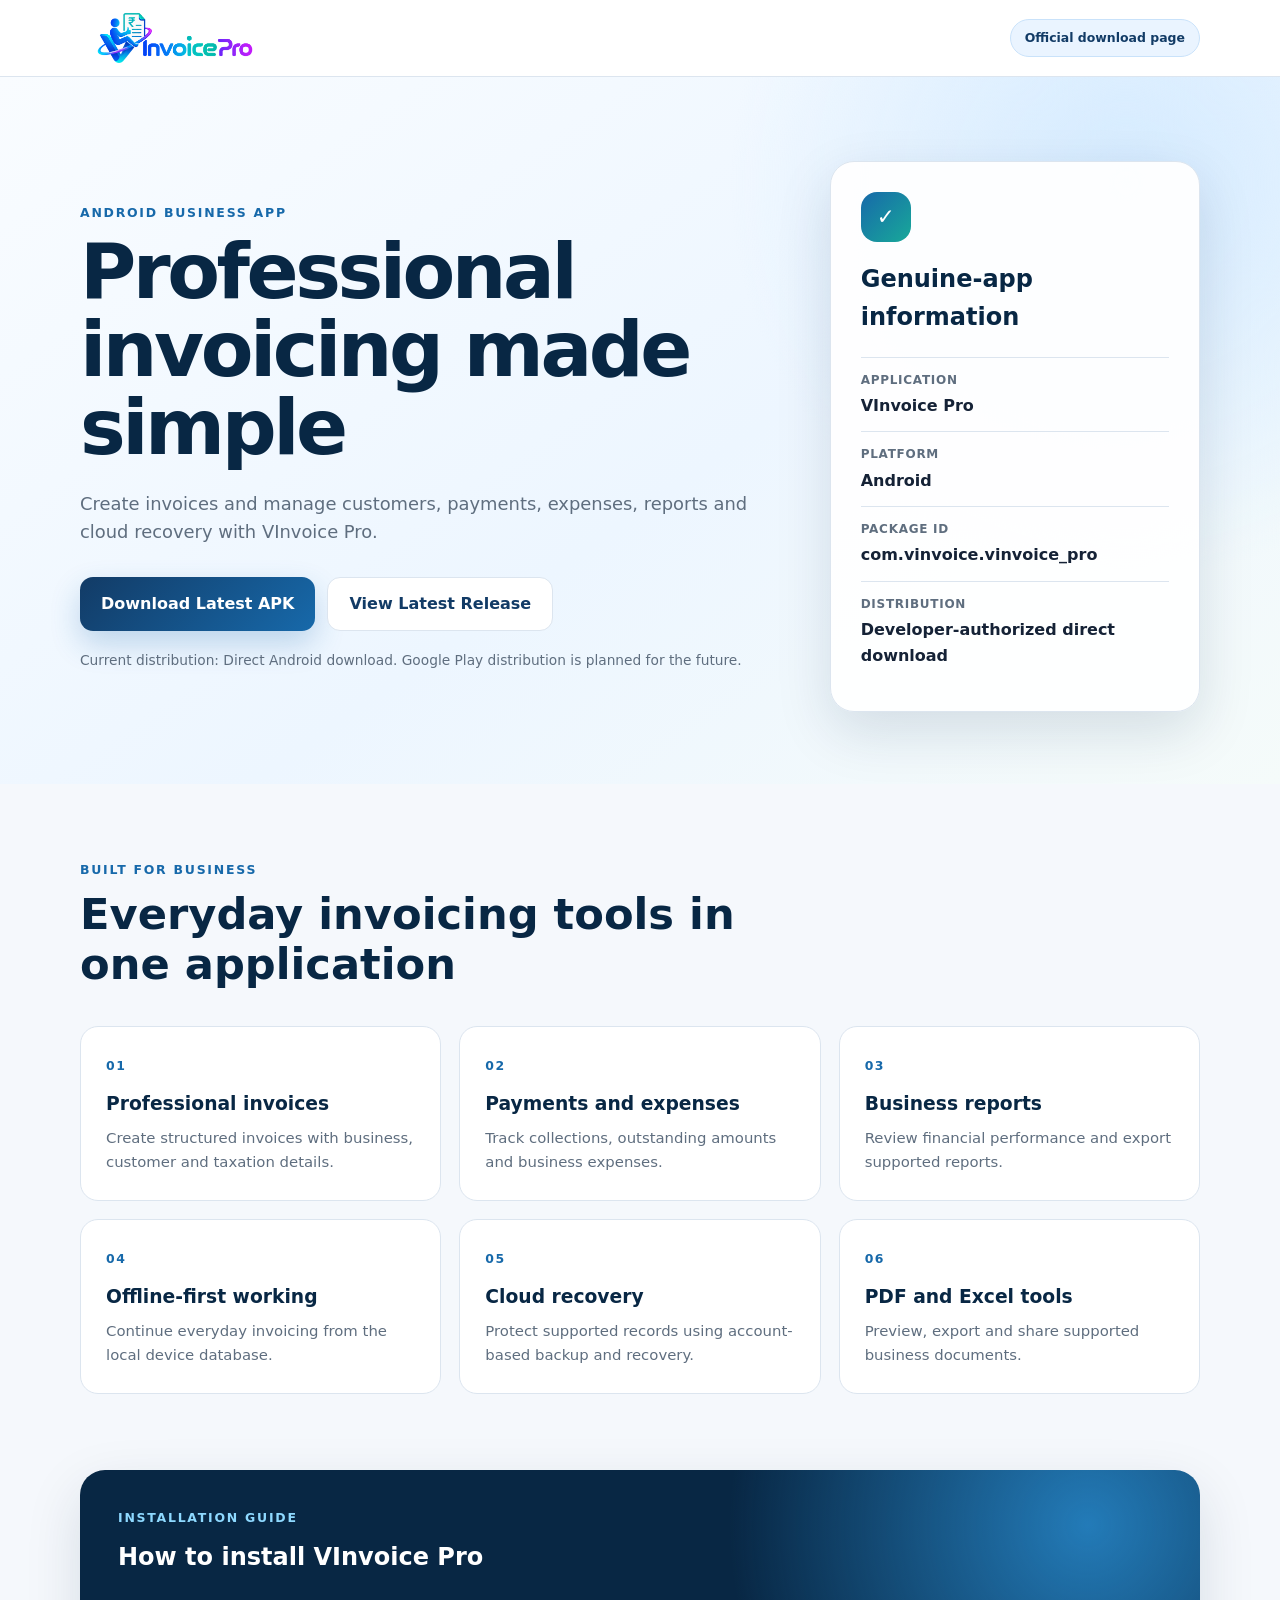
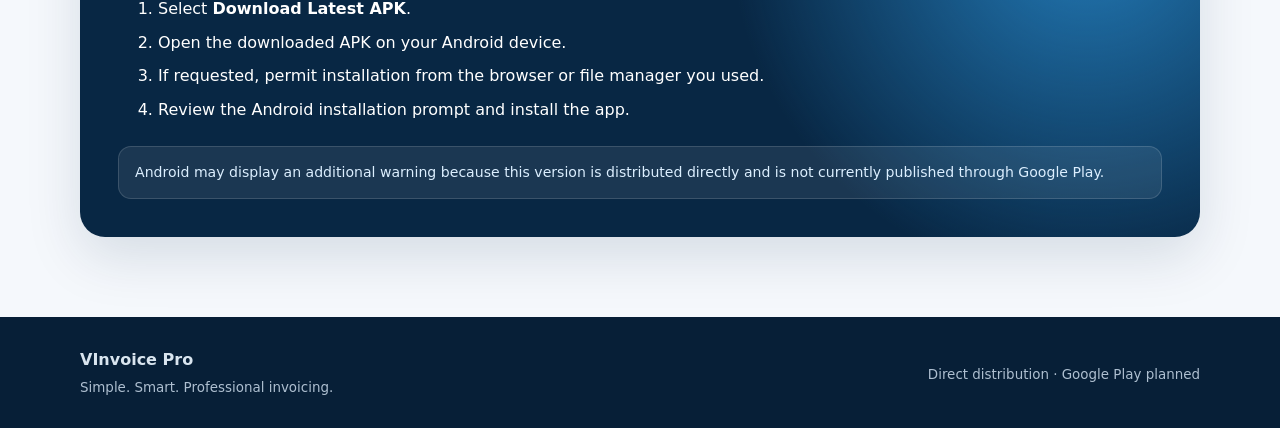
==== index.html @ 02cec069 "Add VInvoice Pro APK download website" ====
<!doctype html>
<html lang="en">
<head>
  <meta charset="utf-8">
  <meta name="viewport" content="width=device-width, initial-scale=1">
  <meta
    name="description"
    content="Official download page for the VInvoice Pro Android application."
  >
  <meta name="theme-color" content="#123b66">
  <title>VInvoice Pro | Android Download</title>
  <link rel="stylesheet" href="styles.css">
</head>

<body>
  <header class="header">
    <div class="container header-inner">
      <a href="./" class="brand" aria-label="VInvoice Pro home">
        <img
          src="vinvoice_pro_logo.png"
          alt="VInvoice Pro"
          class="logo"
        >
      </a>

      <span class="official-badge">Official download page</span>
    </div>
  </header>

  <main>
    <section class="hero">
      <div class="container hero-grid">
        <div>
          <p class="eyebrow">ANDROID BUSINESS APP</p>

          <h1>Professional invoicing made simple</h1>

          <p class="lead">
            Create invoices and manage customers, payments, expenses,
            reports and cloud recovery with VInvoice Pro.
          </p>

          <div class="button-row">
            <a
              class="button button-primary"
              href="https://github.com/vssapkal555/vinvoice-pro-download/releases/latest/download/VInvoice-Pro.apk"
            >
              Download Latest APK
            </a>

            <a
              class="button button-secondary"
              href="https://github.com/vssapkal555/vinvoice-pro-download/releases/latest"
            >
              View Latest Release
            </a>
          </div>

          <p class="distribution">
            Current distribution: Direct Android download.
            Google Play distribution is planned for the future.
          </p>
        </div>

        <aside class="identity-card">
          <div class="trust-icon">✓</div>
          <h2>Genuine-app information</h2>

          <dl>
            <div>
              <dt>Application</dt>
              <dd>VInvoice Pro</dd>
            </div>

            <div>
              <dt>Platform</dt>
              <dd>Android</dd>
            </div>

            <div>
              <dt>Package ID</dt>
              <dd>com.vinvoice.vinvoice_pro</dd>
            </div>

            <div>
              <dt>Distribution</dt>
              <dd>Developer-authorized direct download</dd>
            </div>
          </dl>
        </aside>
      </div>
    </section>

    <section class="features">
      <div class="container">
        <div class="section-heading">
          <p class="eyebrow">BUILT FOR BUSINESS</p>
          <h2>Everyday invoicing tools in one application</h2>
        </div>

        <div class="feature-grid">
          <article class="feature-card">
            <span>01</span>
            <h3>Professional invoices</h3>
            <p>
              Create structured invoices with business, customer and
              taxation details.
            </p>
          </article>

          <article class="feature-card">
            <span>02</span>
            <h3>Payments and expenses</h3>
            <p>
              Track collections, outstanding amounts and business expenses.
            </p>
          </article>

          <article class="feature-card">
            <span>03</span>
            <h3>Business reports</h3>
            <p>
              Review financial performance and export supported reports.
            </p>
          </article>

          <article class="feature-card">
            <span>04</span>
            <h3>Offline-first working</h3>
            <p>
              Continue everyday invoicing from the local device database.
            </p>
          </article>

          <article class="feature-card">
            <span>05</span>
            <h3>Cloud recovery</h3>
            <p>
              Protect supported records using account-based backup and
              recovery.
            </p>
          </article>

          <article class="feature-card">
            <span>06</span>
            <h3>PDF and Excel tools</h3>
            <p>
              Preview, export and share supported business documents.
            </p>
          </article>
        </div>
      </div>
    </section>

    <section class="installation">
      <div class="container installation-card">
        <div>
          <p class="eyebrow">INSTALLATION GUIDE</p>
          <h2>How to install VInvoice Pro</h2>
        </div>

        <ol>
          <li>Select <strong>Download Latest APK</strong>.</li>
          <li>Open the downloaded APK on your Android device.</li>
          <li>
            If requested, permit installation from the browser or file
            manager you used.
          </li>
          <li>Review the Android installation prompt and install the app.</li>
        </ol>

        <p class="notice">
          Android may display an additional warning because this version is
          distributed directly and is not currently published through
          Google Play.
        </p>
      </div>
    </section>
  </main>

  <footer>
    <div class="container footer-inner">
      <div>
        <strong>VInvoice Pro</strong>
        <p>Simple. Smart. Professional invoicing.</p>
      </div>

      <p>Direct distribution · Google Play planned</p>
    </div>
  </footer>
</body>
</html>
---- styles.css ----
:root {
  --navy: #123b66;
  --navy-dark: #082744;
  --blue: #1769aa;
  --green: #18a999;
  --text: #152236;
  --muted: #5f6e7f;
  --border: #dce5ef;
  --background: #f5f8fc;
  --surface: #ffffff;
  --shadow: 0 20px 55px rgba(8, 39, 68, 0.13);
}

* {
  box-sizing: border-box;
}

html {
  scroll-behavior: smooth;
}

body {
  margin: 0;
  color: var(--text);
  background: var(--background);
  font-family:
    Inter, ui-sans-serif, system-ui, -apple-system, BlinkMacSystemFont,
    "Segoe UI", sans-serif;
  line-height: 1.6;
}

.container {
  width: min(1120px, calc(100% - 40px));
  margin-inline: auto;
}

.header {
  position: sticky;
  top: 0;
  z-index: 10;
  background: rgba(255, 255, 255, 0.94);
  border-bottom: 1px solid var(--border);
  backdrop-filter: blur(14px);
}

.header-inner {
  min-height: 76px;
  display: flex;
  align-items: center;
  justify-content: space-between;
  gap: 20px;
}

.brand {
  display: inline-flex;
}

.logo {
  width: 190px;
  max-height: 58px;
  object-fit: contain;
}

.official-badge {
  padding: 8px 14px;
  color: var(--navy);
  background: #eaf4ff;
  border: 1px solid #c9e2fa;
  border-radius: 999px;
  font-size: 0.78rem;
  font-weight: 800;
}

.hero {
  padding: 84px 0 72px;
  background:
    radial-gradient(circle at 88% 15%, #d5ebff 0, transparent 31%),
    linear-gradient(145deg, #f9fcff, #edf6ff 55%, #f5fbfa);
}

.hero-grid {
  display: grid;
  grid-template-columns: minmax(0, 1.3fr) minmax(310px, 0.7fr);
  align-items: center;
  gap: 62px;
}

.eyebrow {
  margin: 0 0 10px;
  color: var(--blue);
  font-size: 0.78rem;
  font-weight: 900;
  letter-spacing: 0.14em;
}

h1,
h2,
h3,
p {
  margin-top: 0;
}

h1 {
  max-width: 720px;
  margin-bottom: 22px;
  color: var(--navy-dark);
  font-size: clamp(2.7rem, 6vw, 4.8rem);
  line-height: 1.02;
  letter-spacing: -0.045em;
}

h2,
h3 {
  color: var(--navy-dark);
}

.lead {
  max-width: 700px;
  margin-bottom: 30px;
  color: var(--muted);
  font-size: 1.12rem;
}

.button-row {
  display: flex;
  flex-wrap: wrap;
  gap: 12px;
}

.button {
  min-height: 52px;
  display: inline-flex;
  align-items: center;
  justify-content: center;
  padding: 13px 21px;
  border-radius: 13px;
  font-weight: 850;
  text-decoration: none;
  transition: transform 160ms ease, box-shadow 160ms ease;
}

.button:hover {
  transform: translateY(-2px);
}

.button-primary {
  color: white;
  background: linear-gradient(135deg, var(--navy), var(--blue));
  box-shadow: 0 13px 30px rgba(23, 105, 170, 0.24);
}

.button-secondary {
  color: var(--navy);
  background: white;
  border: 1px solid var(--border);
}

.distribution {
  margin: 18px 0 0;
  color: var(--muted);
  font-size: 0.86rem;
}

.identity-card {
  padding: 30px;
  background: rgba(255, 255, 255, 0.94);
  border: 1px solid var(--border);
  border-radius: 24px;
  box-shadow: var(--shadow);
}

.trust-icon {
  width: 50px;
  height: 50px;
  display: grid;
  place-items: center;
  margin-bottom: 18px;
  color: white;
  background: linear-gradient(135deg, var(--blue), var(--green));
  border-radius: 16px;
  font-size: 1.35rem;
  font-weight: 900;
}

.identity-card dl {
  margin: 0;
}

.identity-card dl div {
  padding: 13px 0;
  border-top: 1px solid var(--border);
}

.identity-card dt {
  color: var(--muted);
  font-size: 0.75rem;
  font-weight: 800;
  letter-spacing: 0.06em;
  text-transform: uppercase;
}

.identity-card dd {
  margin: 3px 0 0;
  overflow-wrap: anywhere;
  font-weight: 750;
}

.features {
  padding: 76px 0;
}

.section-heading {
  max-width: 700px;
  margin-bottom: 30px;
}

.section-heading h2 {
  font-size: clamp(1.8rem, 4vw, 2.7rem);
  line-height: 1.15;
}

.feature-grid {
  display: grid;
  grid-template-columns: repeat(3, 1fr);
  gap: 18px;
}

.feature-card {
  padding: 25px;
  background: var(--surface);
  border: 1px solid var(--border);
  border-radius: 18px;
}

.feature-card span {
  color: var(--blue);
  font-size: 0.78rem;
  font-weight: 900;
  letter-spacing: 0.12em;
}

.feature-card h3 {
  margin: 12px 0 8px;
}

.feature-card p {
  margin-bottom: 0;
  color: var(--muted);
  font-size: 0.93rem;
}

.installation {
  padding-bottom: 80px;
}

.installation-card {
  padding: 38px;
  color: white;
  background:
    radial-gradient(circle at 90% 15%, #237bb8 0, transparent 34%),
    var(--navy-dark);
  border-radius: 25px;
  box-shadow: var(--shadow);
}

.installation-card .eyebrow {
  color: #8ed9ff;
}

.installation-card h2 {
  color: white;
}

.installation-card li {
  margin-bottom: 8px;
}

.notice {
  margin: 24px 0 0;
  padding: 14px 16px;
  color: #dcefff;
  background: rgba(255, 255, 255, 0.08);
  border: 1px solid rgba(255, 255, 255, 0.14);
  border-radius: 13px;
  font-size: 0.88rem;
}

footer {
  padding: 30px 0;
  color: #d9e5ef;
  background: #071f37;
}

.footer-inner {
  display: flex;
  align-items: center;
  justify-content: space-between;
  gap: 24px;
}

.footer-inner p {
  margin: 4px 0 0;
  color: #aebfd0;
  font-size: 0.84rem;
}

@media (max-width: 860px) {
  .hero-grid {
    grid-template-columns: 1fr;
    gap: 36px;
  }

  .feature-grid {
    grid-template-columns: repeat(2, 1fr);
  }
}

@media (max-width: 580px) {
  .container {
    width: min(100% - 28px, 1120px);
  }

  .official-badge {
    display: none;
  }

  .logo {
    width: 155px;
  }

  .hero {
    padding: 48px 0 56px;
  }

  h1 {
    font-size: 2.55rem;
  }

  .button-row {
    display: grid;
  }

  .button,
  .feature-grid {
    width: 100%;
  }

  .feature-grid {
    grid-template-columns: 1fr;
  }

  .identity-card,
  .feature-card,
  .installation-card {
    border-radius: 17px;
  }

  .installation-card {
    padding: 27px 22px;
  }

  .footer-inner {
    align-items: flex-start;
    flex-direction: column;
  }
}
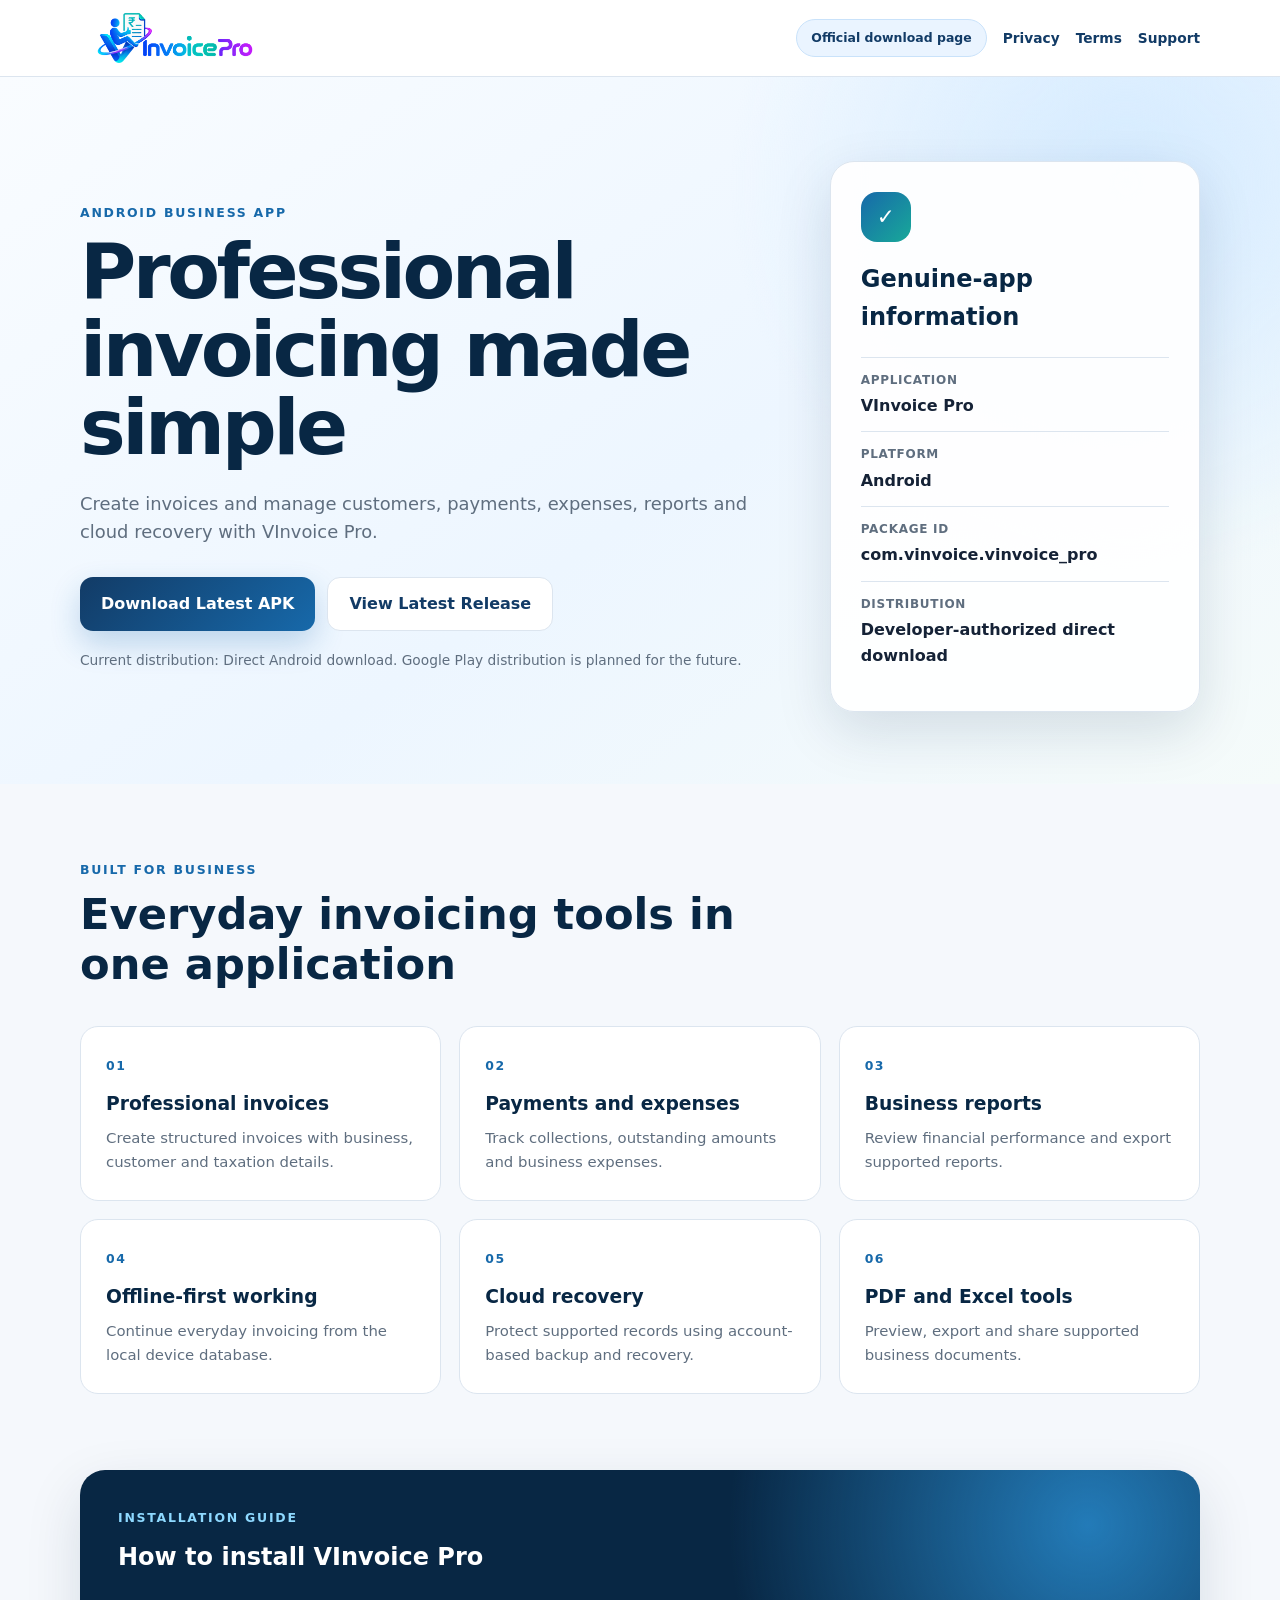
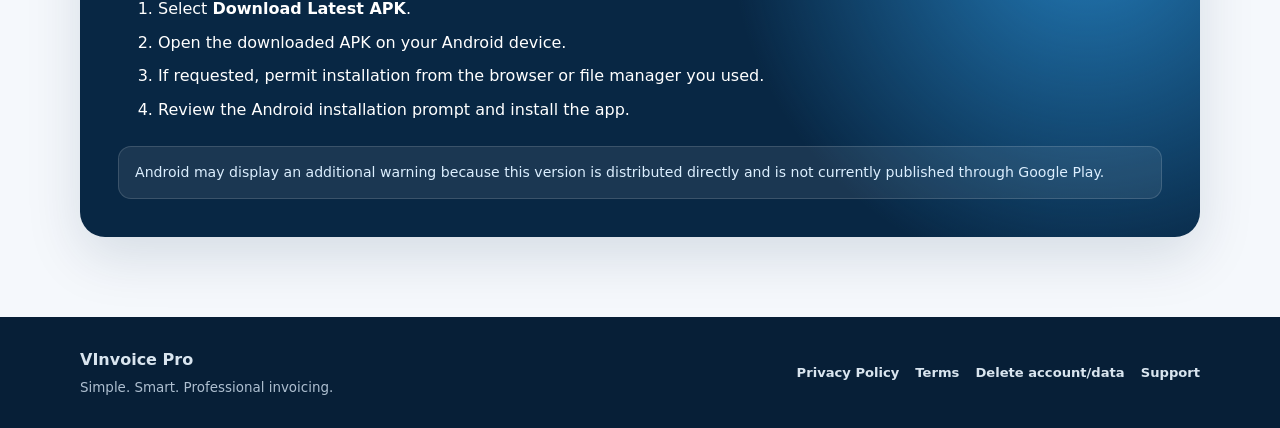
==== commit a8d2cb21: "Add public policies and support links" ====
--- a/index.html
+++ b/index.html
@@ -23,7 +23,14 @@
         >
       </a>
 
-      <span class="official-badge">Official download page</span>
+      <div class="header-actions">
+        <span class="official-badge">Official download page</span>
+        <nav class="site-nav" aria-label="Primary navigation">
+          <a href="privacy.html">Privacy</a>
+          <a href="terms.html">Terms</a>
+          <a href="mailto:vinvoicepro@gmail.com">Support</a>
+        </nav>
+      </div>
     </div>
   </header>
 
@@ -63,7 +70,7 @@
         </div>
 
         <aside class="identity-card">
-          <div class="trust-icon">✓</div>
+          <div class="trust-icon" aria-hidden="true">&#10003;</div>
           <h2>Genuine-app information</h2>
 
           <dl>
@@ -185,8 +192,13 @@
         <p>Simple. Smart. Professional invoicing.</p>
       </div>
 
-      <p>Direct distribution · Google Play planned</p>
+      <nav class="footer-links" aria-label="Legal and support links">
+        <a href="privacy.html">Privacy Policy</a>
+        <a href="terms.html">Terms</a>
+        <a href="delete-account.html">Delete account/data</a>
+        <a href="mailto:vinvoicepro@gmail.com">Support</a>
+      </nav>
     </div>
   </footer>
 </body>
-</html>+</html>
--- a/styles.css
+++ b/styles.css
@@ -324,6 +324,14 @@
     display: none;
   }
 
+  .header-actions {
+    margin-left: auto;
+  }
+
+  .site-nav {
+    gap: 11px;
+  }
+
   .logo {
     width: 155px;
   }
@@ -363,4 +371,91 @@
     align-items: flex-start;
     flex-direction: column;
   }
-}+
+  .footer-links {
+    justify-content: flex-start;
+  }
+
+  .legal-main {
+    padding: 28px 0 48px;
+  }
+
+  .legal-card {
+    border-radius: 17px;
+  }
+}
+.header-actions,
+.site-nav,
+.footer-links {
+  display: flex;
+  align-items: center;
+  gap: 16px;
+}
+
+.site-nav a,
+.footer-links a,
+.legal-card a {
+  font-weight: 750;
+  text-decoration: none;
+}
+
+.site-nav a {
+  color: var(--navy);
+  font-size: 0.86rem;
+}
+
+.footer-links {
+  flex-wrap: wrap;
+  justify-content: flex-end;
+}
+
+.footer-links a {
+  color: #d9e5ef;
+  font-size: 0.82rem;
+}
+
+.legal-main {
+  padding: 56px 0 76px;
+  background:
+    radial-gradient(circle at 90% 5%, #d9eeff 0, transparent 25%),
+    var(--background);
+}
+
+.legal-card {
+  max-width: 900px;
+  padding: clamp(28px, 5vw, 54px);
+  background: var(--surface);
+  border: 1px solid var(--border);
+  border-radius: 24px;
+  box-shadow: var(--shadow);
+}
+
+.legal-card h1 {
+  margin-bottom: 8px;
+  font-size: clamp(2.2rem, 6vw, 3.8rem);
+}
+
+.legal-card h2 {
+  margin: 34px 0 10px;
+  font-size: 1.3rem;
+}
+
+.legal-card p,
+.legal-card li {
+  color: var(--muted);
+}
+
+.legal-card li {
+  margin-bottom: 9px;
+}
+
+.legal-card a {
+  color: var(--blue);
+  overflow-wrap: anywhere;
+}
+
+.legal-meta {
+  margin-bottom: 30px;
+  font-size: 0.9rem;
+  font-weight: 700;
+}
